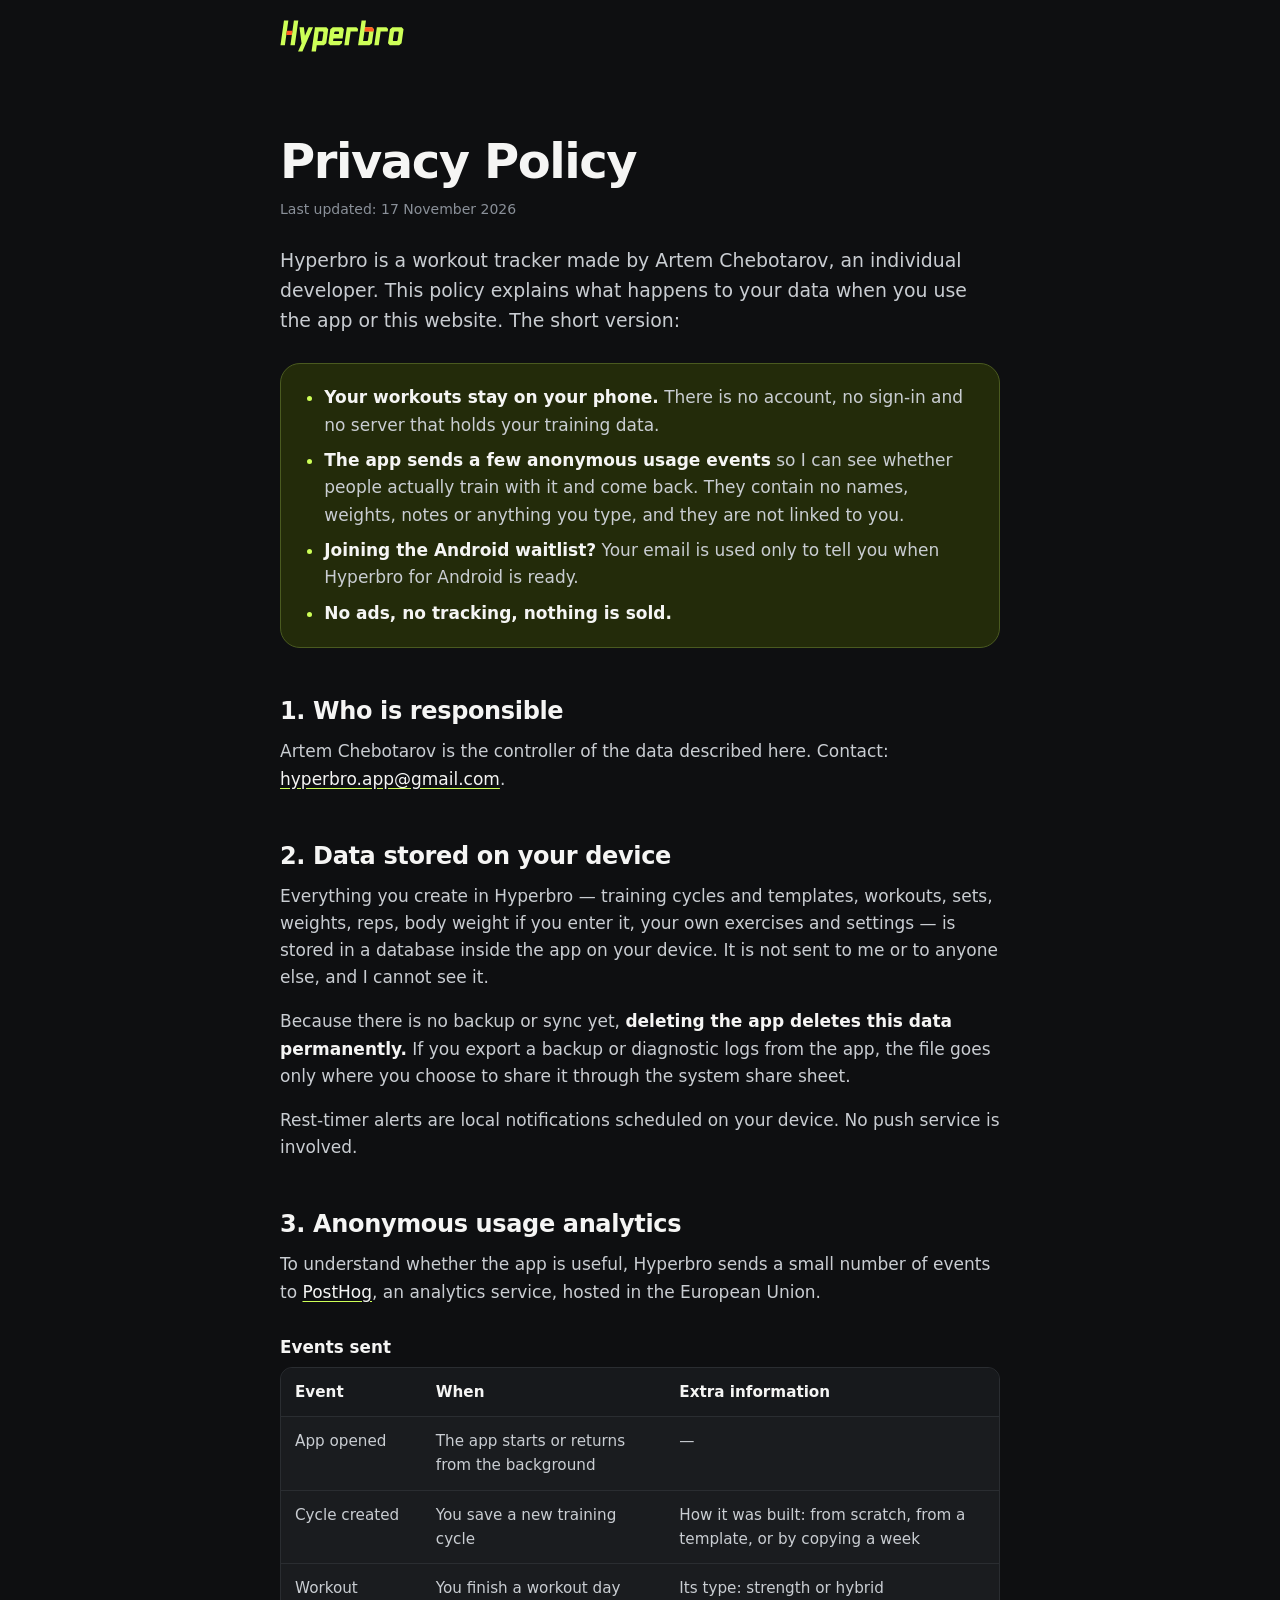
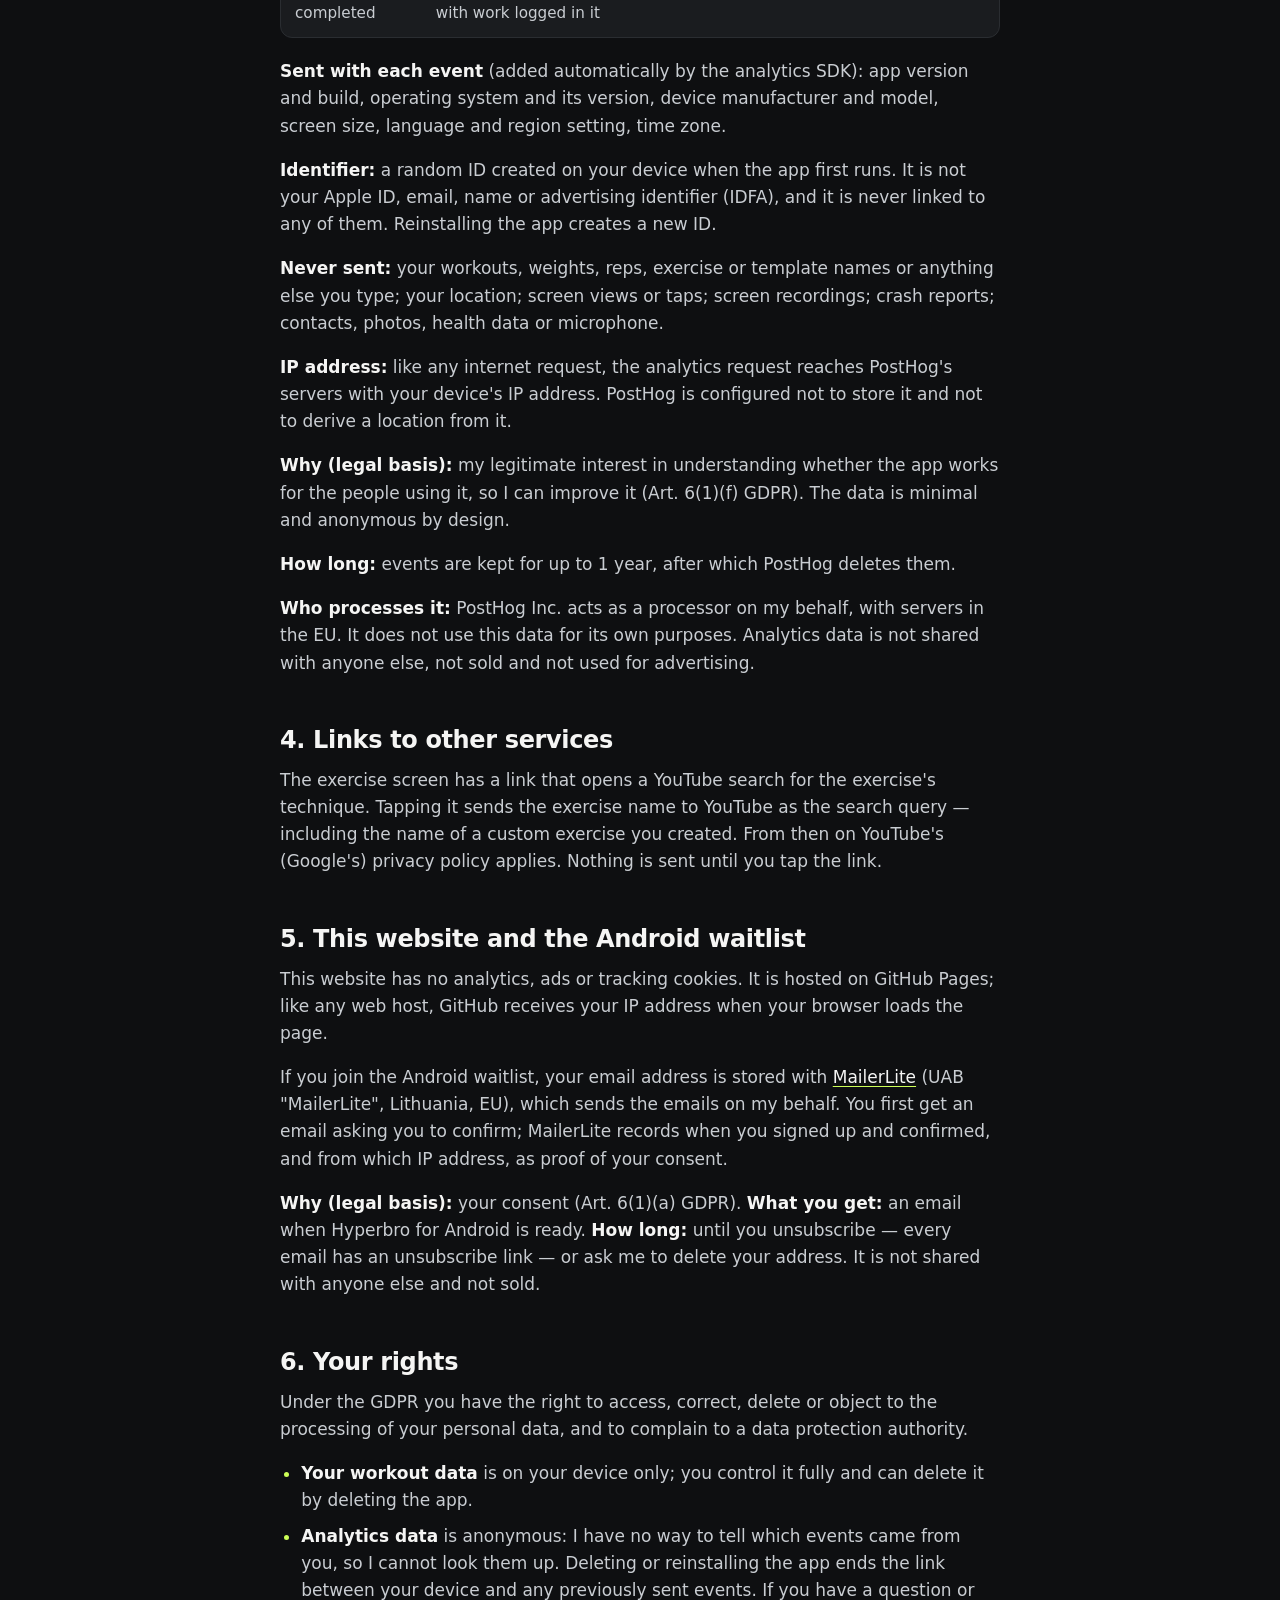
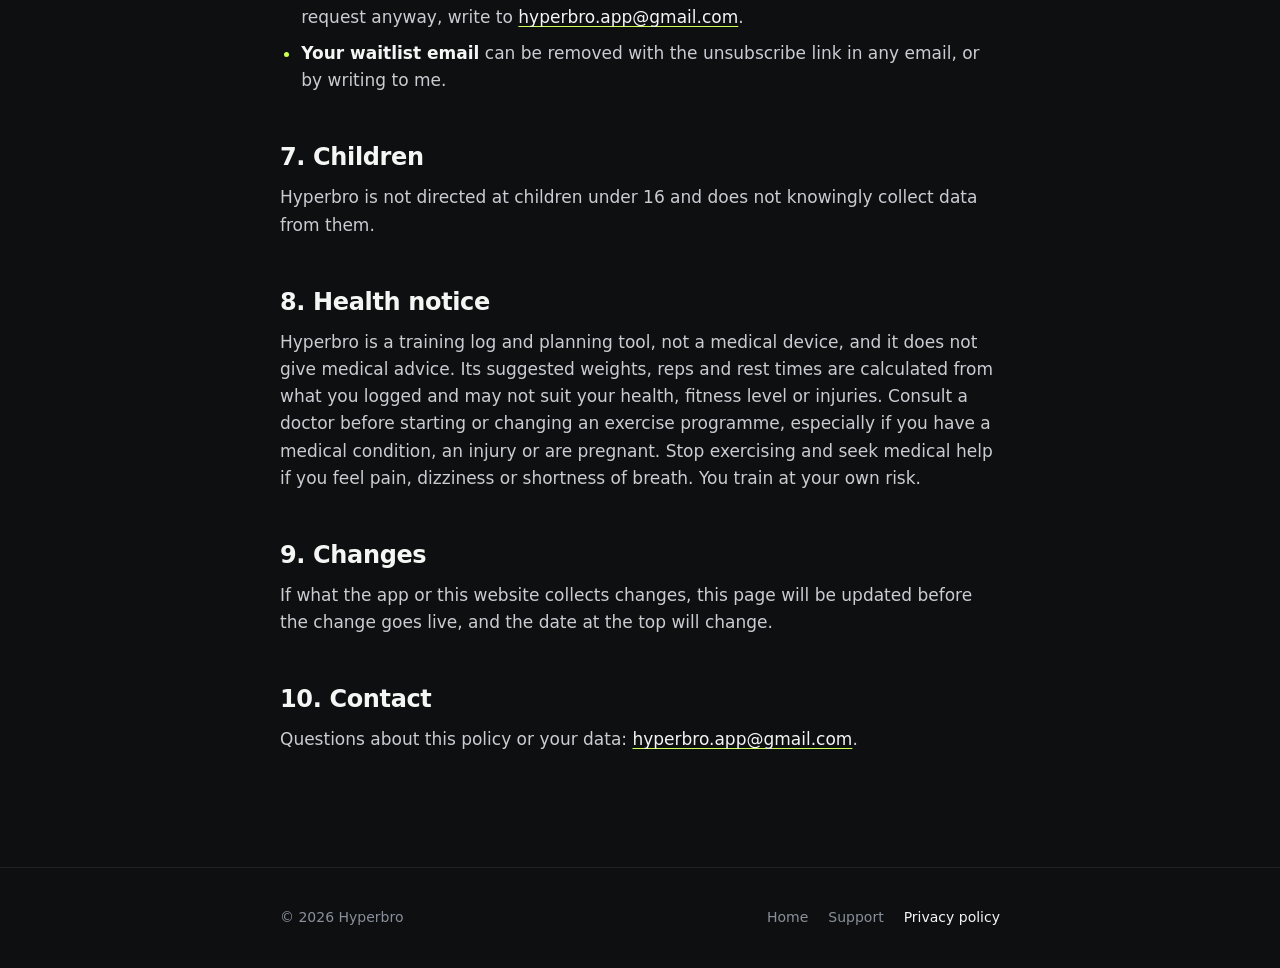
==== privacy-policy.html @ 74693241 "Host Support and Privacy policy pages on the landing - support.html and privacy-policy.html, moved f" ====
<!doctype html>
<html lang="en">
<head>
<meta charset="utf-8">
<meta name="viewport" content="width=device-width, initial-scale=1, viewport-fit=cover">
<title>Privacy Policy · Hyperbro</title>
<meta name="description" content="What happens to your data when you use Hyperbro: workouts stay on your phone, a few anonymous usage events, no ads.">
<meta name="theme-color" content="#0E0F11">
<meta name="color-scheme" content="dark">
<link rel="icon" type="image/png" sizes="32x32" href="images/favicon-32.png">
<link rel="apple-touch-icon" href="images/apple-touch-icon.png">
<link rel="stylesheet" href="assets/legal.css?v=2">
</head>
<body>
<!--
Maintenance notes (GT-244). Moved here from gym-tracker-mobile/docs/privacy-policy.md.
IP discard checked 2026-11-12: EU org default is on and events carry no $ip — section 3 relies on it.
Retention "1 year" is the PostHog Free plan (fixed). A paid plan keeps events 3 / 5 / 7 years
(Boost / Scale / Enterprise) unless lowered in project settings — update section 3 on upgrade.
Source of truth for what is collected: state/README.md → "Telemetry" → "What is collected".
Any new event or property means updating this page AND the App Store privacy labels.
Section 5 covers this website's Android waitlist form (MailerLite).
-->
<a class="skip" href="#main">Skip to content</a>

<header class="site-header">
  <div class="wrap">
    <a class="brand" href="./"><img src="images/hyperbro-wordmark.svg" width="2595" height="670" alt="Hyperbro home"></a>
  </div>
</header>

<main id="main">
  <div class="wrap">
    <h1>Privacy Policy</h1>
    <p class="meta">Last updated: 17 November 2026</p>

    <p class="lead">Hyperbro is a workout tracker made by Artem Chebotarov, an individual developer. This policy explains what happens to your data when you use the app or this website. The short version:</p>
    <div class="card">
      <ul>
        <li><strong>Your workouts stay on your phone.</strong> There is no account, no sign-in and no server that holds your training data.</li>
        <li><strong>The app sends a few anonymous usage events</strong> so I can see whether people actually train with it and come back. They contain no names, weights, notes or anything you type, and they are not linked to you.</li>
        <li><strong>Joining the Android waitlist?</strong> Your email is used only to tell you when Hyperbro for Android is ready.</li>
        <li><strong>No ads, no tracking, nothing is sold.</strong></li>
      </ul>
    </div>

    <h2 id="1-who-is-responsible">1. Who is responsible</h2>
    <p>Artem Chebotarov is the controller of the data described here. Contact: <a href="mailto:hyperbro.app@gmail.com">hyperbro.app@gmail.com</a>.</p>

    <h2 id="2-data-stored-on-your-device">2. Data stored on your device</h2>
    <p>Everything you create in Hyperbro — training cycles and templates, workouts, sets, weights, reps, body weight if you enter it, your own exercises and settings — is stored in a database inside the app on your device. It is not sent to me or to anyone else, and I cannot see it.</p>
    <p>Because there is no backup or sync yet, <strong>deleting the app deletes this data permanently.</strong> If you export a backup or diagnostic logs from the app, the file goes only where you choose to share it through the system share sheet.</p>
    <p>Rest-timer alerts are local notifications scheduled on your device. No push service is involved.</p>

    <h2 id="3-anonymous-usage-analytics">3. Anonymous usage analytics</h2>
    <p>To understand whether the app is useful, Hyperbro sends a small number of events to <a href="https://posthog.com" rel="noopener">PostHog</a>, an analytics service, hosted in the European Union.</p>

    <h3>Events sent</h3>
    <div class="table-wrap">
      <table>
        <thead><tr><th>Event</th><th>When</th><th>Extra information</th></tr></thead>
        <tbody>
          <tr><td data-label="Event">App opened</td><td data-label="When">The app starts or returns from the background</td><td data-label="Extra information">—</td></tr>
          <tr><td data-label="Event">Cycle created</td><td data-label="When">You save a new training cycle</td><td data-label="Extra information">How it was built: from scratch, from a template, or by copying a week</td></tr>
          <tr><td data-label="Event">Workout completed</td><td data-label="When">You finish a workout day with work logged in it</td><td data-label="Extra information">Its type: strength or hybrid</td></tr>
        </tbody>
      </table>
    </div>

    <p><strong>Sent with each event</strong> (added automatically by the analytics SDK): app version and build, operating system and its version, device manufacturer and model, screen size, language and region setting, time zone.</p>
    <p><strong>Identifier:</strong> a random ID created on your device when the app first runs. It is not your Apple ID, email, name or advertising identifier (IDFA), and it is never linked to any of them. Reinstalling the app creates a new ID.</p>
    <p><strong>Never sent:</strong> your workouts, weights, reps, exercise or template names or anything else you type; your location; screen views or taps; screen recordings; crash reports; contacts, photos, health data or microphone.</p>
    <p><strong>IP address:</strong> like any internet request, the analytics request reaches PostHog's servers with your device's IP address. PostHog is configured not to store it and not to derive a location from it.</p>
    <p><strong>Why (legal basis):</strong> my legitimate interest in understanding whether the app works for the people using it, so I can improve it (Art. 6(1)(f) GDPR). The data is minimal and anonymous by design.</p>
    <p><strong>How long:</strong> events are kept for up to 1 year, after which PostHog deletes them.</p>
    <p><strong>Who processes it:</strong> PostHog Inc. acts as a processor on my behalf, with servers in the EU. It does not use this data for its own purposes. Analytics data is not shared with anyone else, not sold and not used for advertising.</p>

    <h2 id="4-links-to-other-services">4. Links to other services</h2>
    <p>The exercise screen has a link that opens a YouTube search for the exercise's technique. Tapping it sends the exercise name to YouTube as the search query — including the name of a custom exercise you created. From then on YouTube's (Google's) privacy policy applies. Nothing is sent until you tap the link.</p>

    <h2 id="5-website-and-android-waitlist">5. This website and the Android waitlist</h2>
    <p>This website has no analytics, ads or tracking cookies. It is hosted on GitHub Pages; like any web host, GitHub receives your IP address when your browser loads the page.</p>
    <p>If you join the Android waitlist, your email address is stored with <a href="https://www.mailerlite.com" rel="noopener">MailerLite</a> (UAB "MailerLite", Lithuania, EU), which sends the emails on my behalf. You first get an email asking you to confirm; MailerLite records when you signed up and confirmed, and from which IP address, as proof of your consent.</p>
    <p><strong>Why (legal basis):</strong> your consent (Art. 6(1)(a) GDPR). <strong>What you get:</strong> an email when Hyperbro for Android is ready. <strong>How long:</strong> until you unsubscribe — every email has an unsubscribe link — or ask me to delete your address. It is not shared with anyone else and not sold.</p>

    <h2 id="6-your-rights">6. Your rights</h2>
    <p>Under the GDPR you have the right to access, correct, delete or object to the processing of your personal data, and to complain to a data protection authority.</p>
    <ul>
      <li><strong>Your workout data</strong> is on your device only; you control it fully and can delete it by deleting the app.</li>
      <li><strong>Analytics data</strong> is anonymous: I have no way to tell which events came from you, so I cannot look them up. Deleting or reinstalling the app ends the link between your device and any previously sent events. If you have a question or request anyway, write to <a href="mailto:hyperbro.app@gmail.com">hyperbro.app@gmail.com</a>.</li>
      <li><strong>Your waitlist email</strong> can be removed with the unsubscribe link in any email, or by writing to me.</li>
    </ul>

    <h2 id="7-children">7. Children</h2>
    <p>Hyperbro is not directed at children under 16 and does not knowingly collect data from them.</p>

    <h2 id="health-notice"><span id="7-health-notice"></span>8. Health notice</h2>
    <p>Hyperbro is a training log and planning tool, not a medical device, and it does not give medical advice. Its suggested weights, reps and rest times are calculated from what you logged and may not suit your health, fitness level or injuries. Consult a doctor before starting or changing an exercise programme, especially if you have a medical condition, an injury or are pregnant. Stop exercising and seek medical help if you feel pain, dizziness or shortness of breath. You train at your own risk.</p>

    <h2 id="9-changes">9. Changes</h2>
    <p>If what the app or this website collects changes, this page will be updated before the change goes live, and the date at the top will change.</p>

    <h2 id="10-contact">10. Contact</h2>
    <p>Questions about this policy or your data: <a href="mailto:hyperbro.app@gmail.com">hyperbro.app@gmail.com</a>.</p>
  </div>
</main>

<footer class="site-footer">
  <div class="wrap">
    <span>© <span id="year">2026</span> Hyperbro</span>
    <nav aria-label="Footer">
      <a href="./">Home</a>
      <a href="support.html">Support</a>
      <a href="privacy-policy.html" aria-current="page">Privacy policy</a>
    </nav>
  </div>
</footer>
<script>document.getElementById('year').textContent = new Date().getFullYear();</script>
</body>
</html>
---- assets/legal.css ----
/* Support and Privacy policy pages: the landing's tokens and type, set as one readable column. */
:root {
  --bg-page: #0E0F11;
  --bg-raised: #141619;
  --bg-sheet: #17191C;
  --bg-card: #1A1C1F;
  --border: #2A2D31;
  --divider: #1E2125;
  --text-primary: #F5F5F4;
  --text-secondary: #C9CDD2;
  --text-muted: #8A9099;
  --text-faint: #6B7076;
  --accent: #CDFF57;
  --on-accent: #232B0A;
  --accent-chip-bg: #232B0A;
  --accent-border: #4A5A20;
  --font: -apple-system, BlinkMacSystemFont, "SF Pro Text", "SF Pro Display", system-ui, "Segoe UI", Roboto, "Helvetica Neue", Arial, sans-serif;
  --gutter: max(20px, env(safe-area-inset-left), env(safe-area-inset-right));
  --radius-s: 12px;
  --radius-m: 20px;
  --fs-body: clamp(1rem, 0.96rem + 0.2vw, 1.0625rem);
  --fs-small: 0.875rem;
  --fs-h1: clamp(2.25rem, 1.6rem + 2.8vw, 3rem);
  --fs-h2: clamp(1.25rem, 1.1rem + 0.6vw, 1.5rem);
}

*, *::before, *::after { box-sizing: border-box; }
html { -webkit-text-size-adjust: 100%; scroll-behavior: smooth; }
@media (prefers-reduced-motion: reduce) { html { scroll-behavior: auto; } }
body {
  margin: 0; background: var(--bg-page); color: var(--text-secondary);
  font-family: var(--font); font-size: var(--fs-body); line-height: 1.6;
  -webkit-font-smoothing: antialiased;
}
img { display: block; max-width: 100%; height: auto; }
:focus-visible { outline: 3px solid var(--accent); outline-offset: 3px; border-radius: 6px; }

.skip {
  position: absolute; left: 12px; top: -60px; z-index: 10;
  background: var(--accent); color: var(--on-accent);
  padding: 12px 16px; border-radius: 8px; font-weight: 500; text-decoration: none;
}
.skip:focus { top: 12px; }

.wrap { width: 100%; max-width: calc(720px + 2 * var(--gutter)); margin-inline: auto; padding-inline: var(--gutter); }

/* Header: same as the landing's. Phones: the wordmark centred, as wide as the landing's hero phone
   (88% of min(320px, column)), with the same faint glow faded out before the top edge.
   From 640px up: left-aligned, 32px tall, no glow. */
.site-header { padding-top: calc(28px + env(safe-area-inset-top)); padding-bottom: 14px; overflow-x: clip; }
.site-header .wrap { display: flex; align-items: center; justify-content: center; }
.brand { position: relative; isolation: isolate; display: inline-flex; align-items: center; min-height: 44px; }
.brand img { width: calc(min(320px, 100vw - 2 * var(--gutter)) * 0.88); height: auto; }
.brand::before {
  content: ""; position: absolute; z-index: -1; pointer-events: none;
  left: 50%; top: -33%; width: 215%; height: 231%; transform: translateX(-50%);
  background: radial-gradient(50% 60.6% at 50% 39.4%,
    rgba(205, 255, 87, .065) 0%, rgba(205, 255, 87, .047) 40%, rgba(205, 255, 87, .026) 62%,
    rgba(205, 255, 87, .009) 82%, rgba(205, 255, 87, 0) 100%);
  -webkit-mask-image: linear-gradient(to bottom, transparent 0, rgba(0,0,0,.25) 10%, rgba(0,0,0,.7) 20%, #000 30%);
  mask-image: linear-gradient(to bottom, transparent 0, rgba(0,0,0,.25) 10%, rgba(0,0,0,.7) 20%, #000 30%);
  filter: blur(30px);
}
@media (min-width: 640px) {
  .site-header { padding-top: max(14px, env(safe-area-inset-top)); }
  .site-header .wrap { justify-content: flex-start; }
  .brand img { width: auto; height: 32px; }
  .brand::before { content: none; }
}

/* Content */
main { padding-block: clamp(32px, 6vw, 64px) clamp(56px, 9vw, 96px); }
h1 {
  margin: 0; color: var(--text-primary); font-size: var(--fs-h1);
  font-weight: 700; letter-spacing: -0.03em; line-height: 1.05;
}
.meta { margin: 12px 0 0; color: var(--text-muted); font-size: var(--fs-small); }
.lead { margin: 24px 0 0; font-size: clamp(1.05rem, 1rem + .3vw, 1.18rem); }

h2 {
  margin: 48px 0 12px; color: var(--text-primary); font-size: var(--fs-h2);
  font-weight: 600; letter-spacing: -0.015em; line-height: 1.25;
  scroll-margin-top: 24px;
}
h3 { margin: 28px 0 6px; color: var(--text-primary); font-size: 1.05rem; font-weight: 600; }
p { margin: 0 0 1em; }
ul { margin: 0 0 1em; padding-left: 1.25em; }
li { margin: 0 0 .5em; }
li::marker { color: var(--accent); }
strong { color: var(--text-primary); font-weight: 600; }
a { color: var(--text-primary); text-decoration-color: var(--accent); text-underline-offset: 3px; }
a:hover { color: var(--accent); }

/* The short version, and the support contact: a lime-tinted card */
.card {
  margin: 28px 0 0; padding: 20px 22px;
  background: var(--accent-chip-bg); border: 1px solid var(--accent-border); border-radius: var(--radius-m);
  color: var(--text-secondary);
}
.card ul { margin: 0; }
.card li:last-child { margin-bottom: 0; }

/* Tables scroll inside their own box on phones */
.table-wrap {
  margin: 0 0 1.2em; overflow-x: auto;
  border: 1px solid var(--border); border-radius: var(--radius-s); background: var(--bg-card);
}
table { width: 100%; border-collapse: collapse; font-size: .95rem; min-width: 520px; }
th, td { padding: 12px 14px; text-align: left; vertical-align: top; border-bottom: 1px solid var(--border); }
th { color: var(--text-primary); font-weight: 600; background: var(--bg-sheet); }
tr:last-child td { border-bottom: 0; }
/* Phones: each row becomes a small card, labelled from data-label */
@media (max-width: 559px) {
  .table-wrap { overflow: visible; }
  table { min-width: 0; }
  thead { position: absolute; width: 1px; height: 1px; overflow: hidden; clip-path: inset(50%); }
  tr { display: block; padding: 6px 0; border-bottom: 1px solid var(--border); }
  tr:last-child { border-bottom: 0; }
  td { display: grid; grid-template-columns: 7.5em 1fr; gap: 10px; padding: 6px 14px; border: 0; }
  td::before { content: attr(data-label); color: var(--text-muted); font-size: var(--fs-small); }
  td:first-child { color: var(--text-primary); font-weight: 600; }
}

/* Support: the email button and the FAQ */
.btn {
  display: inline-flex; align-items: center; justify-content: center; min-height: 52px;
  padding: 12px 22px; border-radius: var(--radius-s);
  background: var(--accent); color: var(--on-accent); font-weight: 500; text-decoration: none;
}
.btn:hover { color: var(--on-accent); filter: brightness(1.05); }
.faq { margin-top: 8px; border-top: 1px solid var(--border); }
.faq details { border-bottom: 1px solid var(--border); }
.faq summary {
  list-style: none; cursor: pointer;
  display: flex; justify-content: space-between; align-items: center; gap: 16px;
  min-height: 60px; padding: 14px 0;
  color: var(--text-primary); font-size: 1.08rem; font-weight: 500;
}
.faq summary::-webkit-details-marker { display: none; }
.faq summary::after {
  content: ""; flex: none; width: 14px; height: 14px;
  background:
    linear-gradient(var(--accent), var(--accent)) center / 100% 2px no-repeat,
    linear-gradient(var(--accent), var(--accent)) center / 2px 100% no-repeat;
  transition: transform .2s ease;
}
.faq details[open] summary::after { transform: rotate(45deg); }
.faq .answer { padding: 0 0 20px; }
@media (prefers-reduced-motion: reduce) { .faq summary::after { transition: none; } }

/* Footer */
.site-footer {
  border-top: 1px solid var(--divider);
  padding-top: 28px; padding-bottom: max(28px, env(safe-area-inset-bottom));
  color: var(--text-muted); font-size: var(--fs-small);
}
.site-footer .wrap { display: flex; flex-wrap: wrap; justify-content: space-between; gap: 8px 24px; align-items: center; }
.site-footer nav { display: flex; flex-wrap: wrap; gap: 0 20px; }
.site-footer a { display: inline-flex; align-items: center; min-height: 44px; color: var(--text-muted); text-decoration: none; }
.site-footer a:hover, .site-footer a[aria-current="page"] { color: var(--text-primary); }
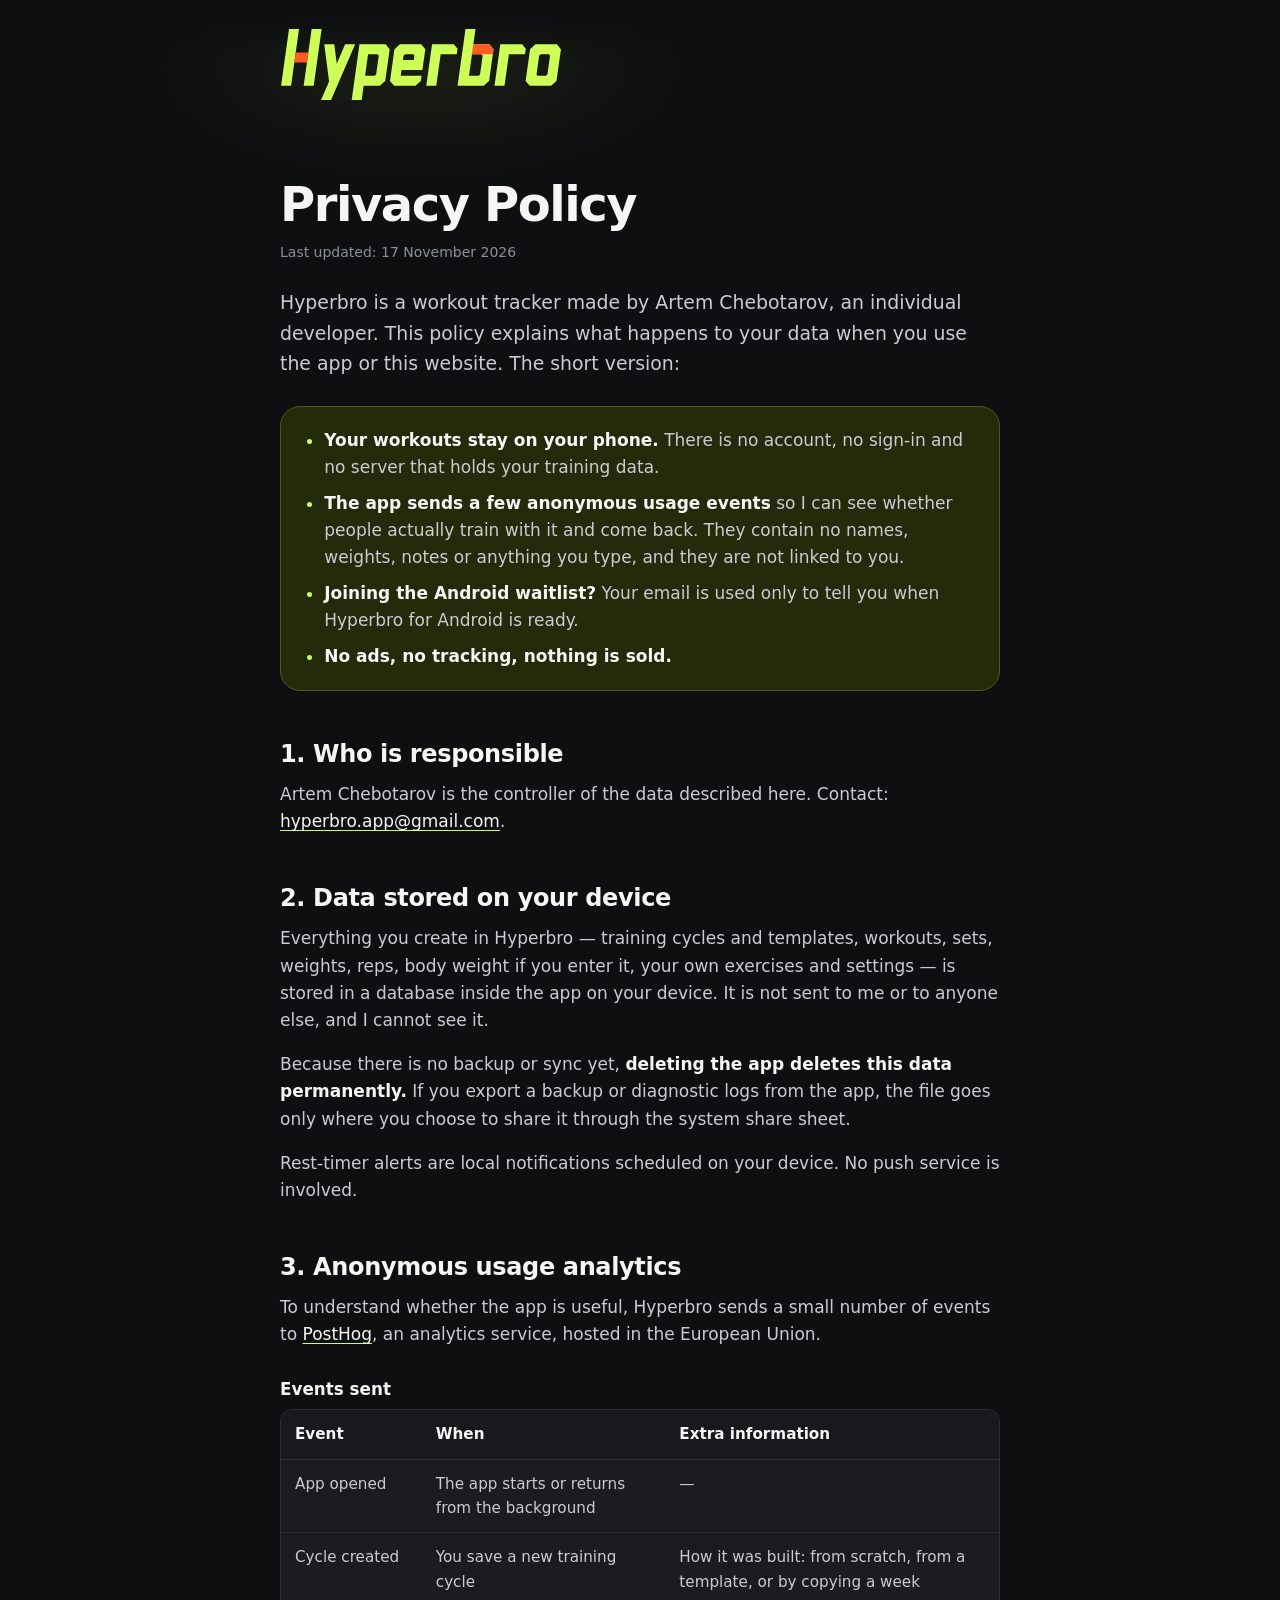
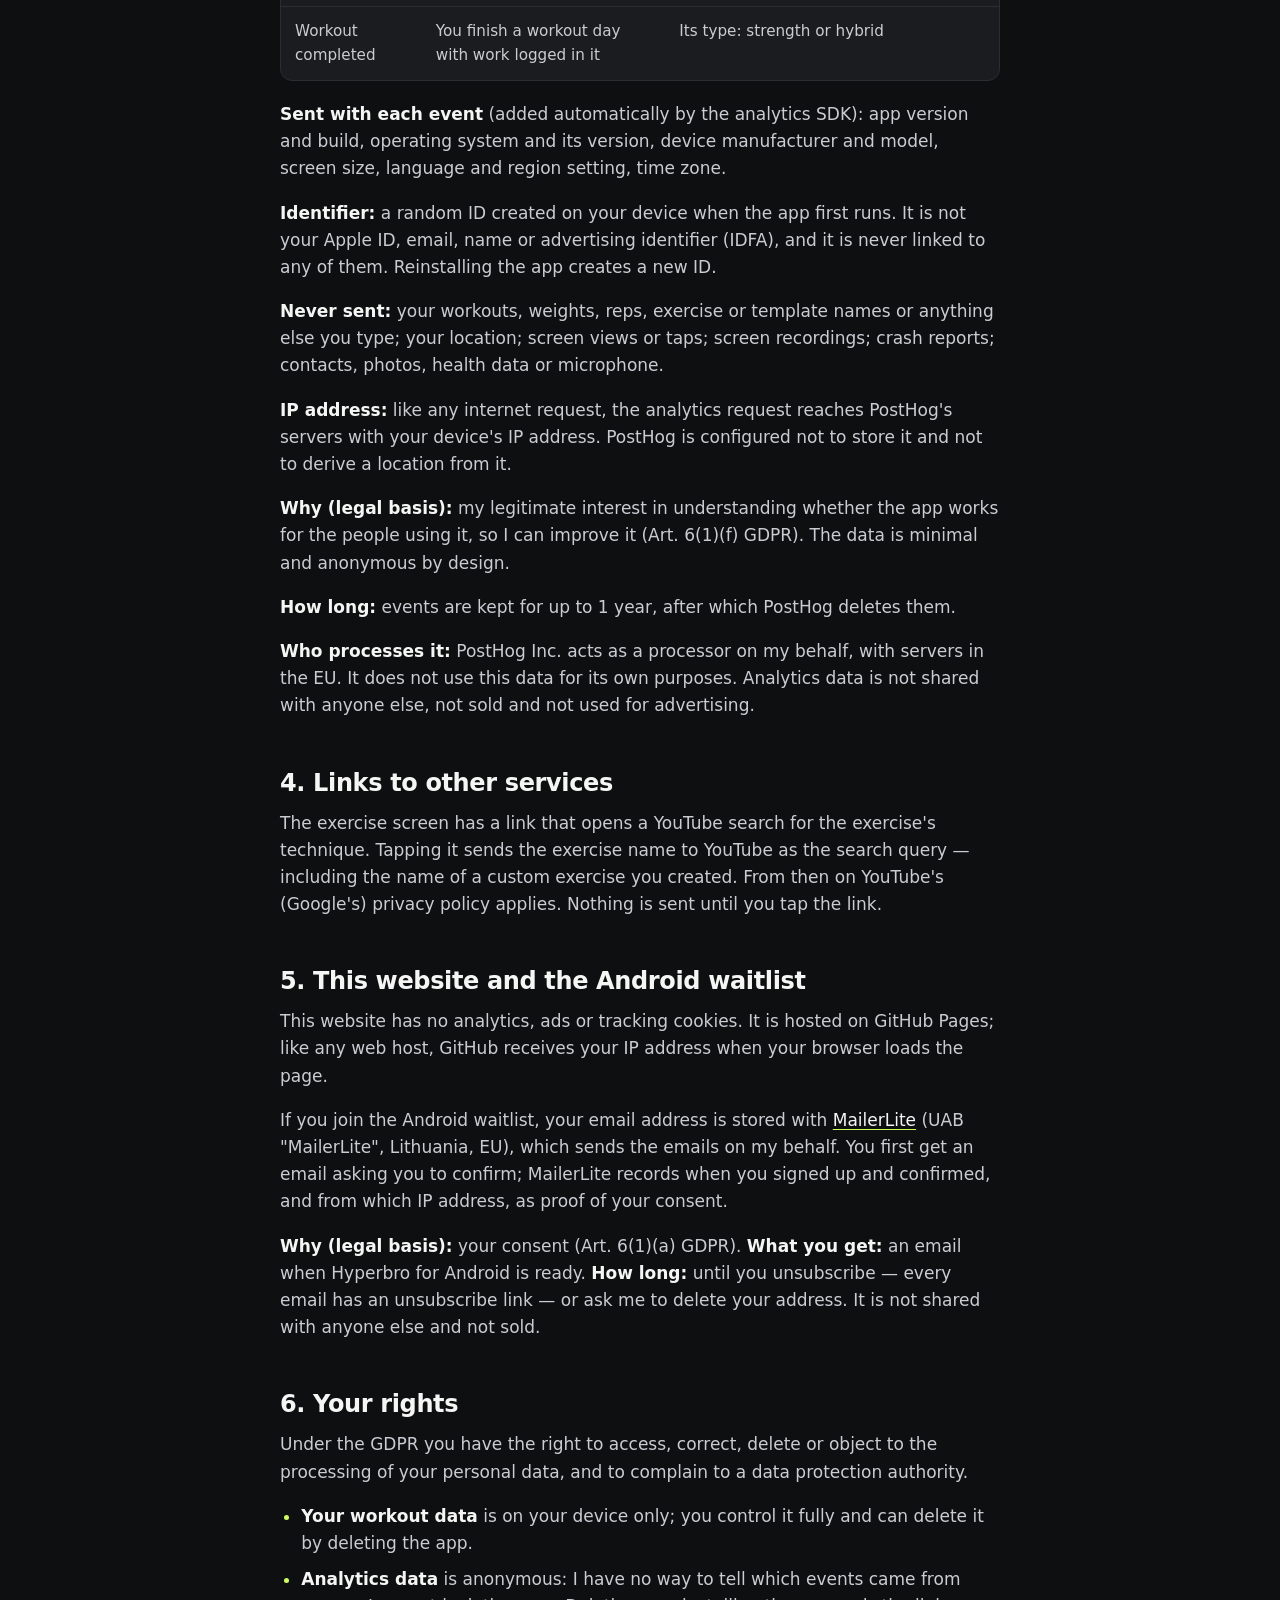
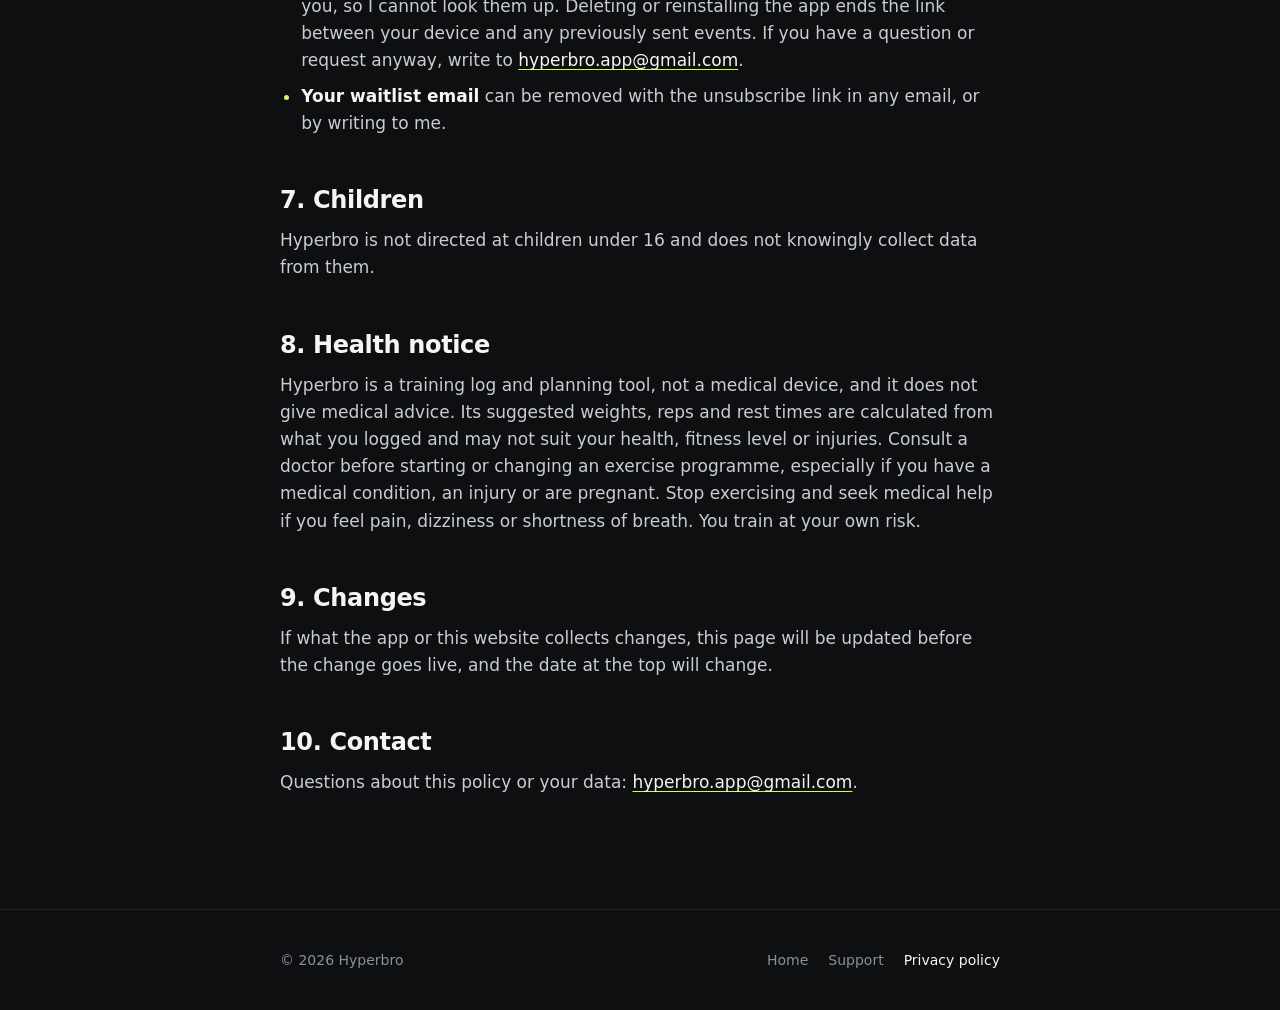
==== commit 87f5cc46: "Use the phone-size header logo on desktop too The wordmark keeps its phone size, top padding and glo" ====
--- a/privacy-policy.html
+++ b/privacy-policy.html
@@ -9,7 +9,7 @@
 <meta name="color-scheme" content="dark">
 <link rel="icon" type="image/png" sizes="32x32" href="images/favicon-32.png">
 <link rel="apple-touch-icon" href="images/apple-touch-icon.png">
-<link rel="stylesheet" href="assets/legal.css?v=2">
+<link rel="stylesheet" href="assets/legal.css?v=3">
 </head>
 <body>
 <!--
--- a/assets/legal.css
+++ b/assets/legal.css
@@ -46,7 +46,7 @@
 
 /* Header: same as the landing's. Phones: the wordmark centred, as wide as the landing's hero phone
    (88% of min(320px, column)), with the same faint glow faded out before the top edge.
-   From 640px up: left-aligned, 32px tall, no glow. */
+   Same size and glow on desktop, left-aligned from 640px up. */
 .site-header { padding-top: calc(28px + env(safe-area-inset-top)); padding-bottom: 14px; overflow-x: clip; }
 .site-header .wrap { display: flex; align-items: center; justify-content: center; }
 .brand { position: relative; isolation: isolate; display: inline-flex; align-items: center; min-height: 44px; }
@@ -62,10 +62,7 @@
   filter: blur(30px);
 }
 @media (min-width: 640px) {
-  .site-header { padding-top: max(14px, env(safe-area-inset-top)); }
   .site-header .wrap { justify-content: flex-start; }
-  .brand img { width: auto; height: 32px; }
-  .brand::before { content: none; }
 }
 
 /* Content */
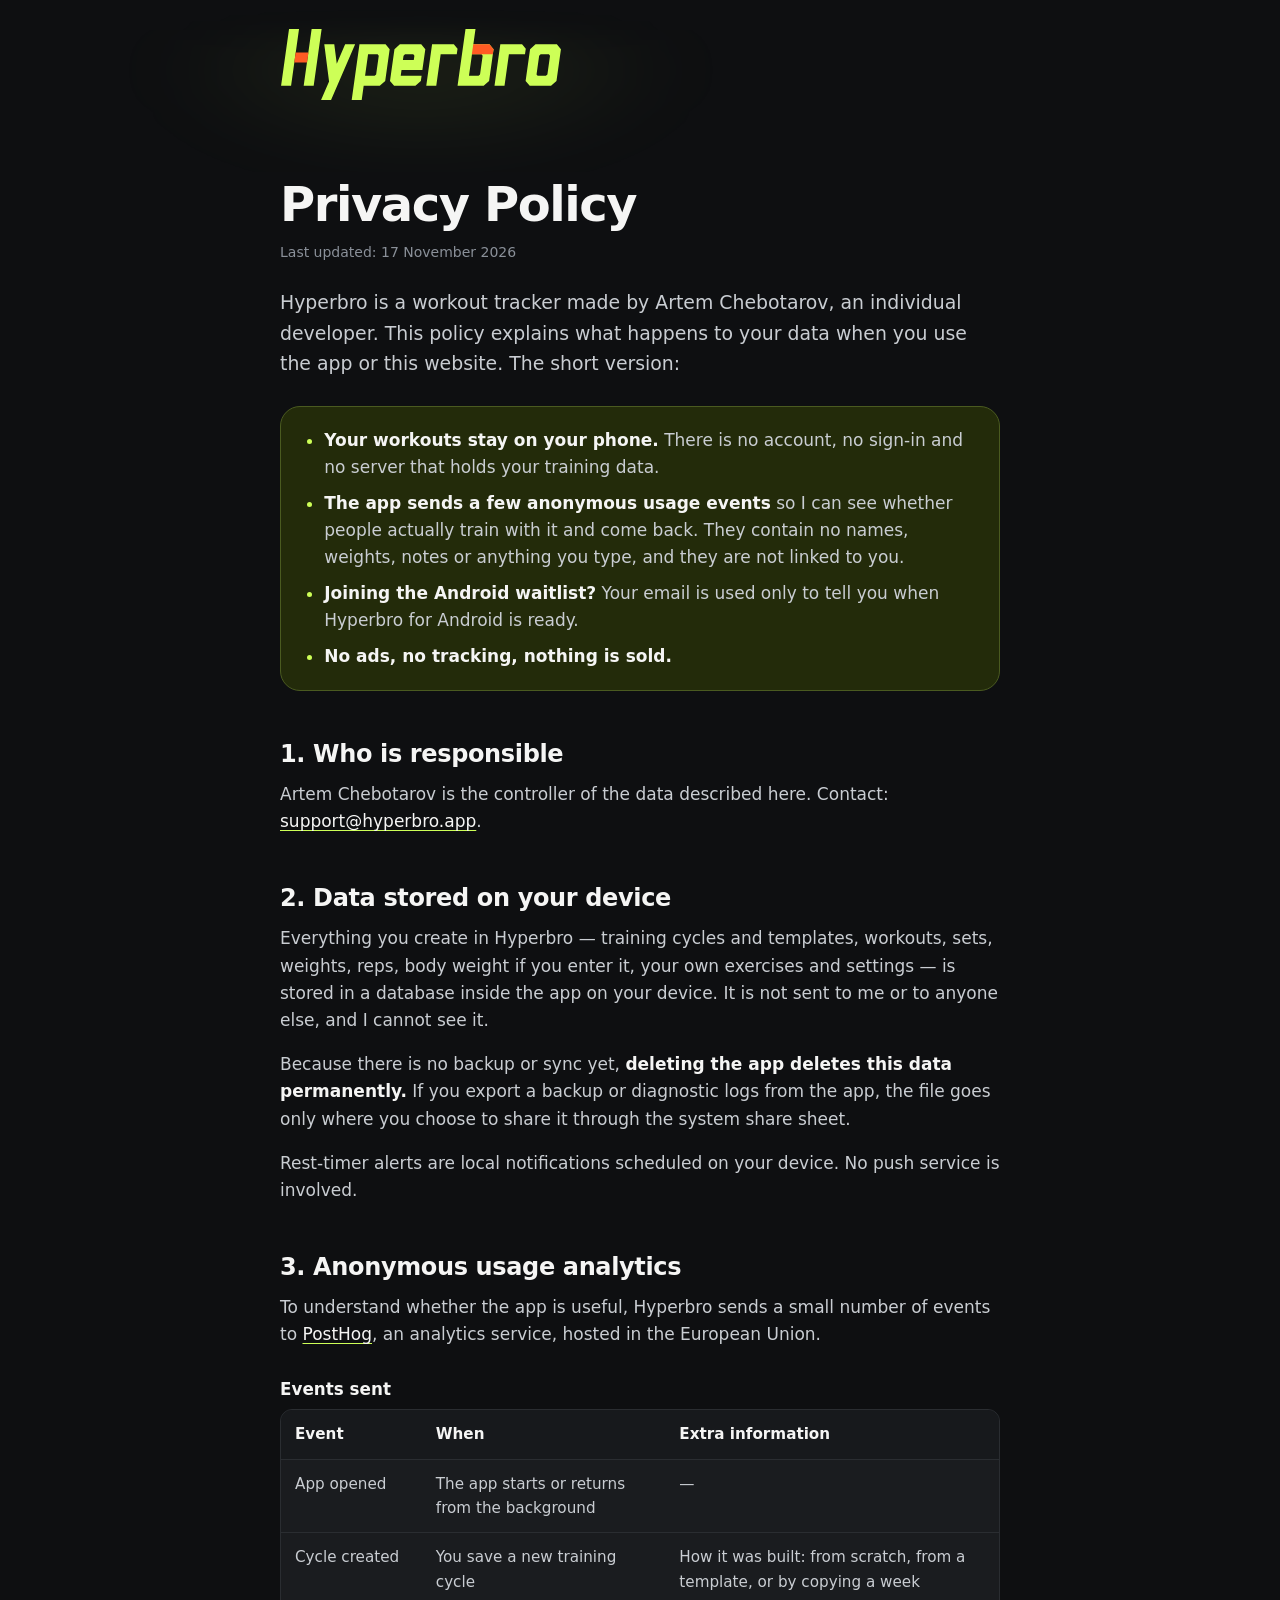
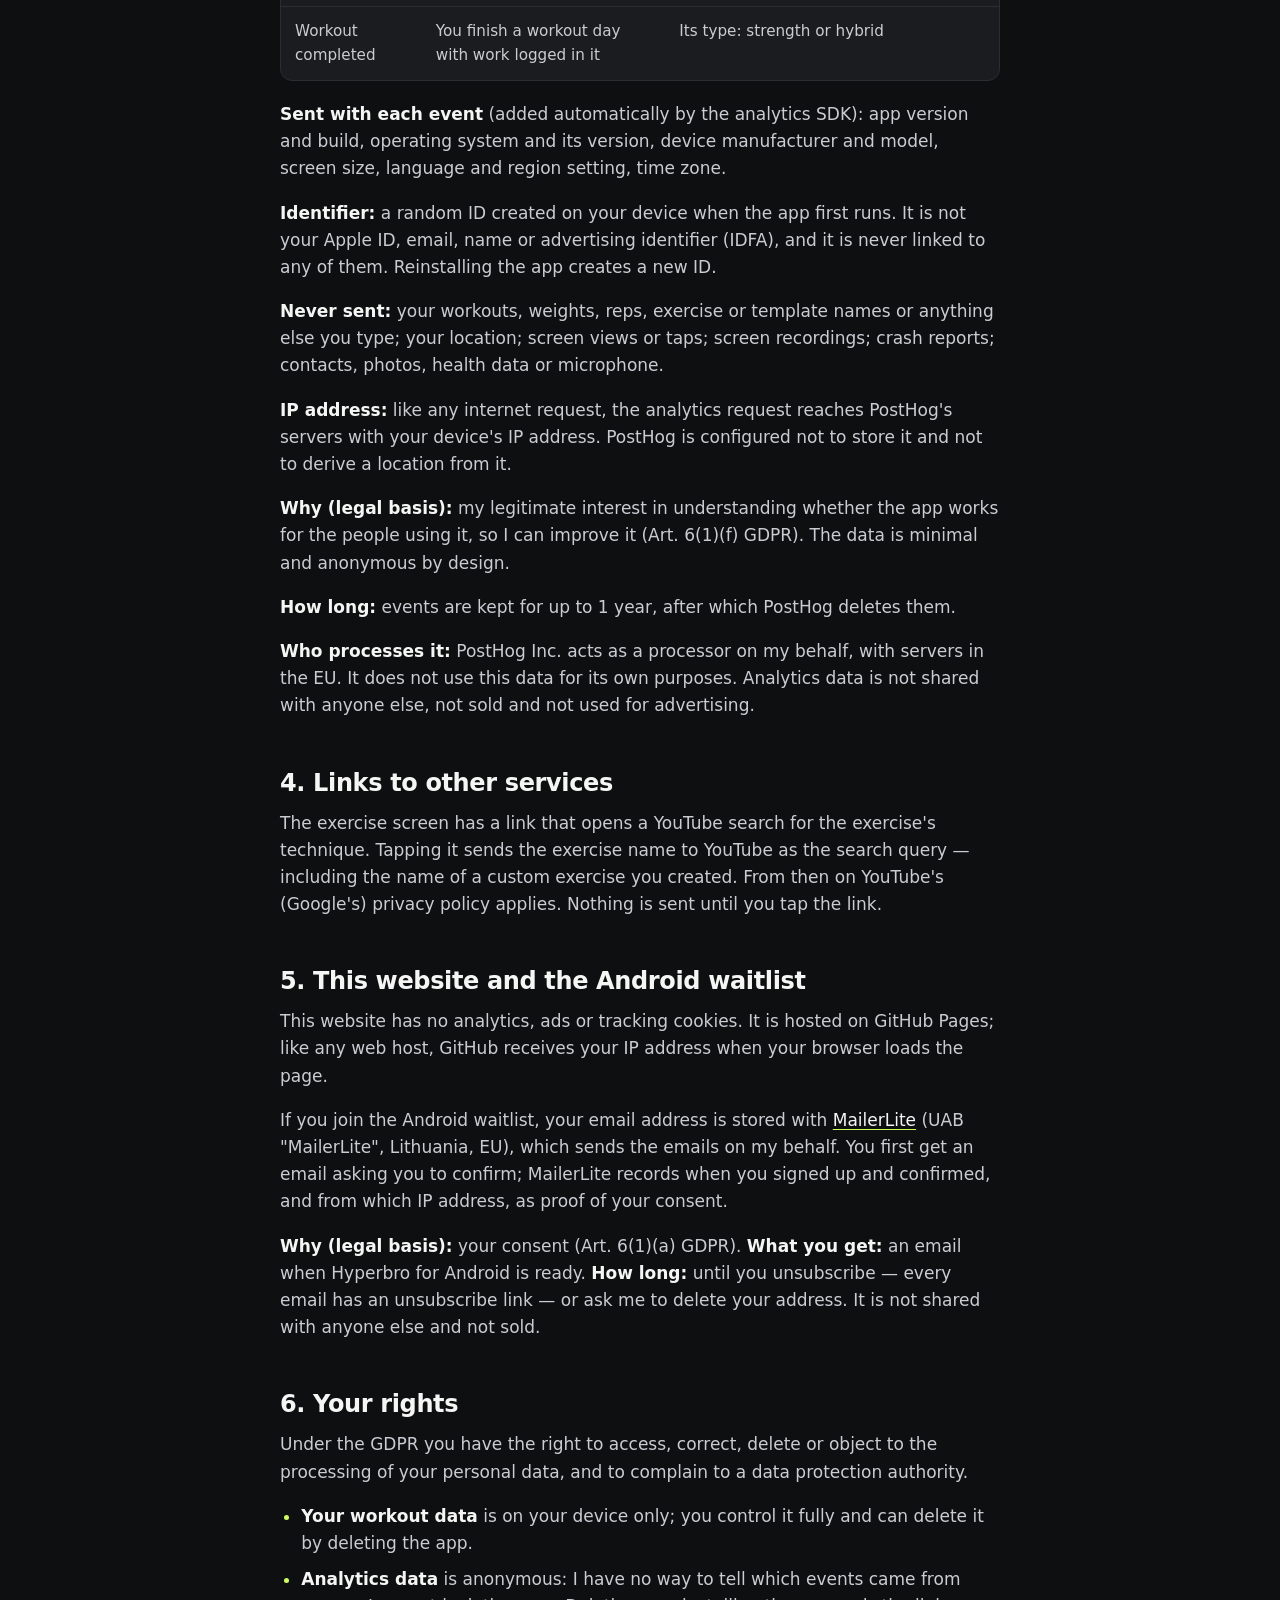
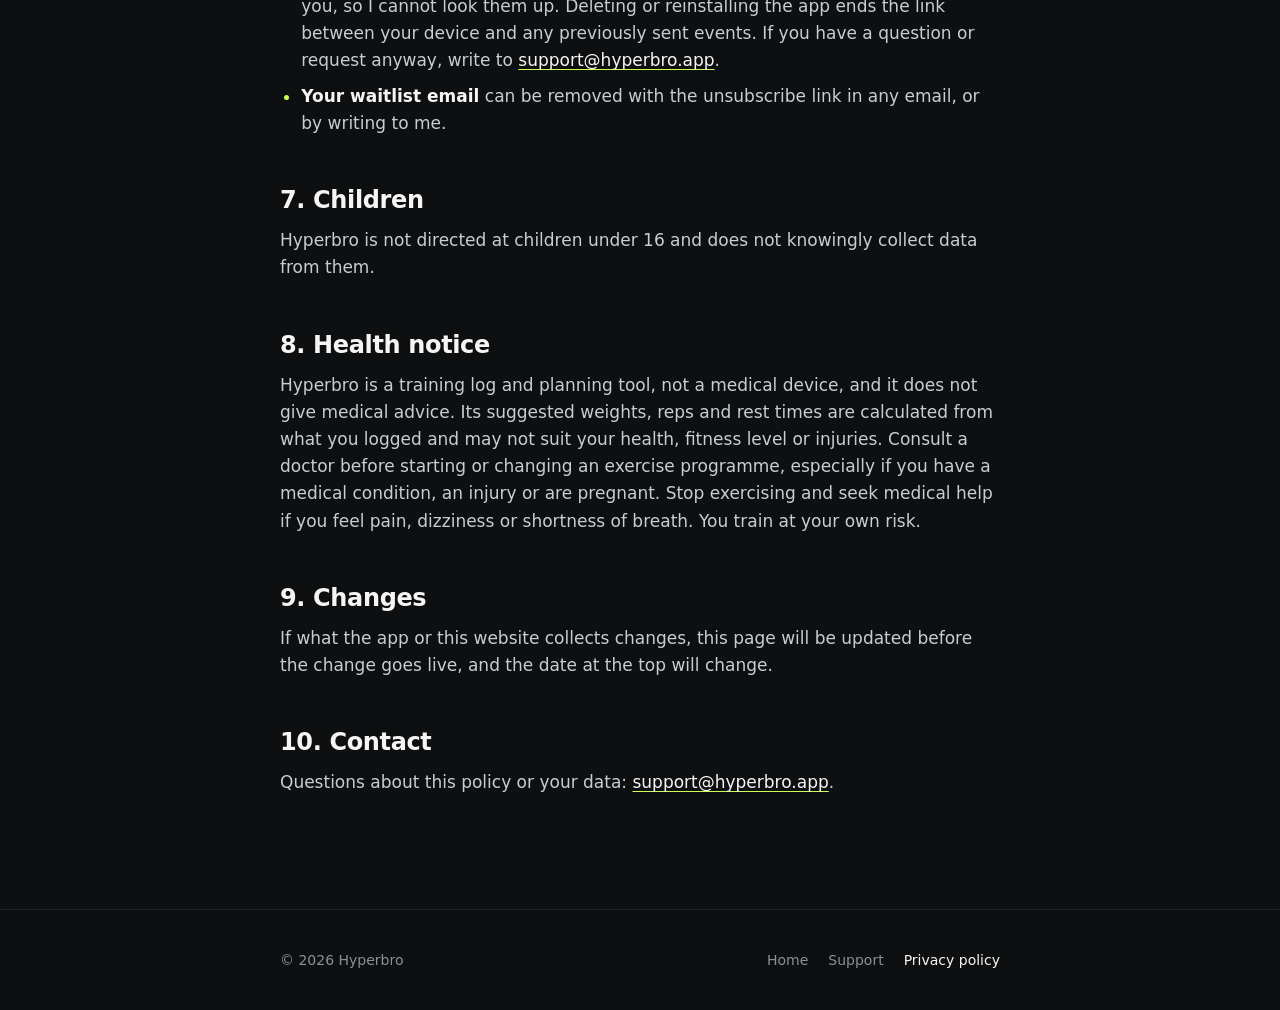
==== commit 647f69c7: "Use support@hyperbro.app as the contact address Mail to it is forwarded by Cloudflare Email Routing " ====
--- a/privacy-policy.html
+++ b/privacy-policy.html
@@ -9,6 +9,7 @@
 <meta name="color-scheme" content="dark">
 <link rel="icon" type="image/png" sizes="32x32" href="images/favicon-32.png">
 <link rel="apple-touch-icon" href="images/apple-touch-icon.png">
+<link rel="canonical" href="https://hyperbro.app/privacy-policy">
 <link rel="stylesheet" href="assets/legal.css?v=3">
 </head>
 <body>
@@ -45,7 +46,7 @@
     </div>
 
     <h2 id="1-who-is-responsible">1. Who is responsible</h2>
-    <p>Artem Chebotarov is the controller of the data described here. Contact: <a href="mailto:hyperbro.app@gmail.com">hyperbro.app@gmail.com</a>.</p>
+    <p>Artem Chebotarov is the controller of the data described here. Contact: <a href="mailto:support@hyperbro.app">support@hyperbro.app</a>.</p>
 
     <h2 id="2-data-stored-on-your-device">2. Data stored on your device</h2>
     <p>Everything you create in Hyperbro — training cycles and templates, workouts, sets, weights, reps, body weight if you enter it, your own exercises and settings — is stored in a database inside the app on your device. It is not sent to me or to anyone else, and I cannot see it.</p>
@@ -87,7 +88,7 @@
     <p>Under the GDPR you have the right to access, correct, delete or object to the processing of your personal data, and to complain to a data protection authority.</p>
     <ul>
       <li><strong>Your workout data</strong> is on your device only; you control it fully and can delete it by deleting the app.</li>
-      <li><strong>Analytics data</strong> is anonymous: I have no way to tell which events came from you, so I cannot look them up. Deleting or reinstalling the app ends the link between your device and any previously sent events. If you have a question or request anyway, write to <a href="mailto:hyperbro.app@gmail.com">hyperbro.app@gmail.com</a>.</li>
+      <li><strong>Analytics data</strong> is anonymous: I have no way to tell which events came from you, so I cannot look them up. Deleting or reinstalling the app ends the link between your device and any previously sent events. If you have a question or request anyway, write to <a href="mailto:support@hyperbro.app">support@hyperbro.app</a>.</li>
       <li><strong>Your waitlist email</strong> can be removed with the unsubscribe link in any email, or by writing to me.</li>
     </ul>
 
@@ -101,7 +102,7 @@
     <p>If what the app or this website collects changes, this page will be updated before the change goes live, and the date at the top will change.</p>
 
     <h2 id="10-contact">10. Contact</h2>
-    <p>Questions about this policy or your data: <a href="mailto:hyperbro.app@gmail.com">hyperbro.app@gmail.com</a>.</p>
+    <p>Questions about this policy or your data: <a href="mailto:support@hyperbro.app">support@hyperbro.app</a>.</p>
   </div>
 </main>
 
